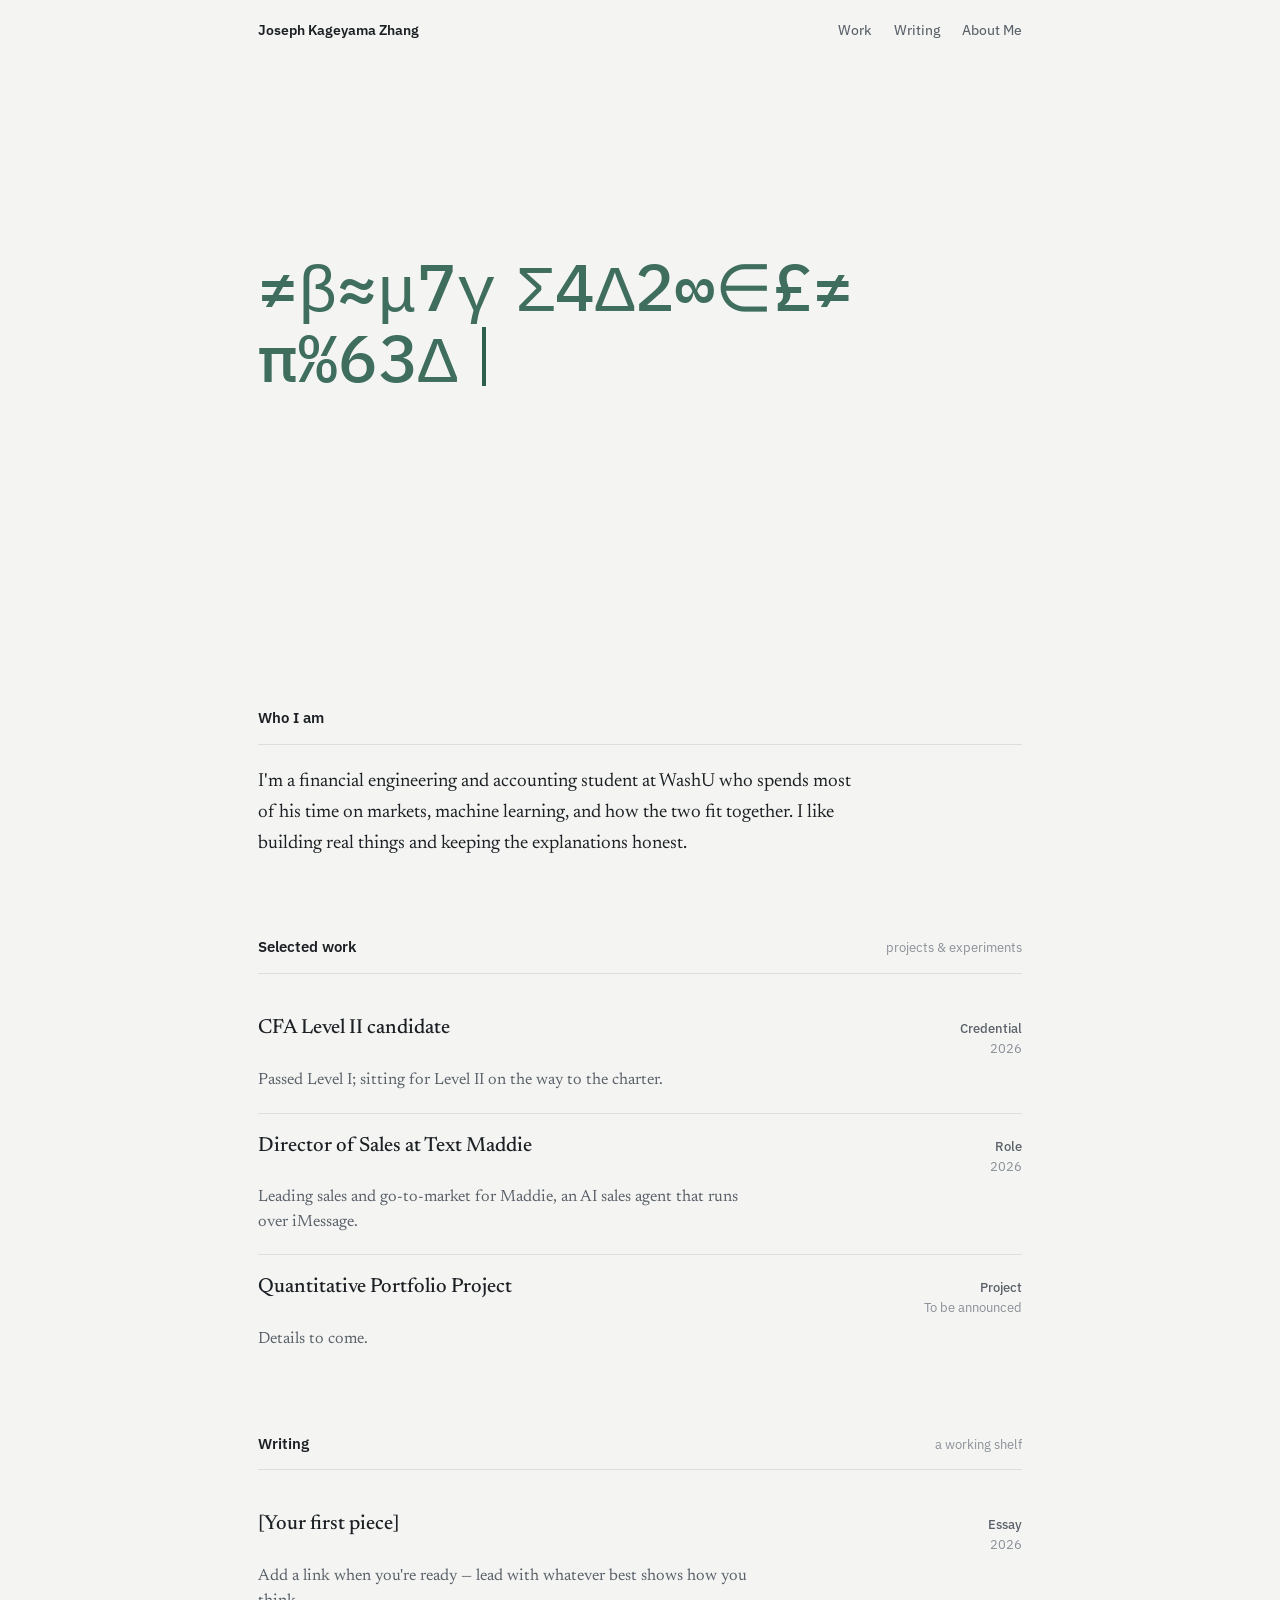
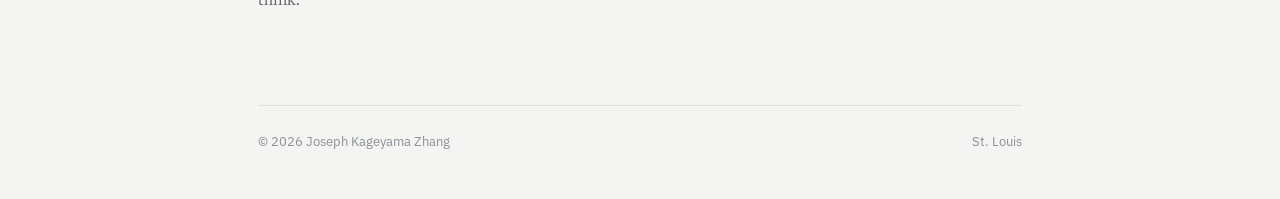
==== index.html @ a8916b32 "Rename index to index.html" ====
<!DOCTYPE html>
<html lang="en">
<head>
<meta charset="UTF-8">
<meta name="viewport" content="width=device-width, initial-scale=1.0">
<title>Joseph Kageyama Zhang</title>
<link rel="preconnect" href="https://fonts.googleapis.com">
<link rel="preconnect" href="https://fonts.gstatic.com" crossorigin>
<link href="https://fonts.googleapis.com/css2?family=Newsreader:ital,opsz,wght@0,6..72,400;0,6..72,500;1,6..72,400&family=IBM+Plex+Mono:wght@400;500&family=IBM+Plex+Sans:wght@400;450;500;600&display=swap" rel="stylesheet">
<style>
  :root{
    --paper:#F4F5F3;
    --ink:#1C2024;
    --muted:#5A6169;
    --faint:#8A9098;
    --accent:#2C5F4E;
    --rule:#DCE0DA;
    --measure:600px;
  }
  *{box-sizing:border-box;}
  html{-webkit-text-size-adjust:100%;scroll-behavior:smooth;}
  body{
    margin:0;background:var(--paper);color:var(--ink);
    font-family:"Newsreader",Georgia,serif;font-size:19px;line-height:1.62;
    -webkit-font-smoothing:antialiased;text-rendering:optimizeLegibility;
  }
  .wrap{max-width:820px;margin:0 auto;padding:0 28px;}
  a{color:inherit;text-decoration:none;}
  a:focus-visible,.row:focus-visible{outline:2px solid var(--accent);outline-offset:3px;border-radius:2px;}

  /* header */
  header{position:sticky;top:0;z-index:10;background:rgba(244,245,243,.86);backdrop-filter:blur(6px);border-bottom:1px solid transparent;transition:border-color .3s ease;}
  header.stuck{border-color:var(--rule);}
  .bar{display:flex;align-items:baseline;justify-content:space-between;gap:20px;padding:18px 0;}
  .mark{font-family:"IBM Plex Sans",sans-serif;font-weight:600;font-size:.9rem;color:var(--ink);}
  nav{font-family:"IBM Plex Sans",sans-serif;font-size:.86rem;font-weight:450;display:flex;gap:22px;}
  nav a{color:var(--muted);transition:color .18s ease;}
  nav a:hover{color:var(--accent);}

  /* hero + animation */
  .hero{min-height:66vh;display:flex;flex-direction:column;justify-content:center;padding:40px 0 30px;}
  .name{
    font-family:"IBM Plex Mono",monospace;
    font-size:clamp(2.1rem,8vw,4.1rem);
    line-height:1.08;font-weight:500;margin:0;color:var(--ink);
    letter-spacing:0;transition:opacity .26s ease;
  }
  .name.serif{font-family:"Newsreader",serif;font-weight:400;letter-spacing:-0.015em;}
  .name.dissolving{opacity:0;}
  .name .word{display:inline-block;margin-right:.3em;white-space:nowrap;}
  .name .ch{display:inline-block;}
  .name .ch.scrambling{color:var(--accent);opacity:.9;}
  .caret{display:inline-block;width:.06em;height:.9em;background:var(--accent);margin-left:.08em;vertical-align:-0.06em;animation:blink 1s steps(1) infinite;transition:opacity .3s ease;}
  .caret.gone{opacity:0;}
  @keyframes blink{50%{opacity:0;}}
  .tag{
    font-family:"IBM Plex Sans",sans-serif;font-size:1.02rem;color:var(--muted);
    margin:26px 0 0;max-width:46ch;opacity:0;transform:translateY(6px);
    transition:opacity .6s ease,transform .6s ease;
  }
  .tag.in{opacity:1;transform:none;}

  /* sections */
  section{padding:52px 0 8px;}
  .head{display:flex;align-items:baseline;justify-content:space-between;padding-bottom:14px;margin-bottom:22px;border-bottom:1px solid var(--rule);}
  .head h2{font-family:"IBM Plex Sans",sans-serif;font-size:.92rem;font-weight:600;margin:0;color:var(--ink);}
  .head .note{font-family:"IBM Plex Sans",sans-serif;font-size:.82rem;color:var(--faint);}

  .prose{max-width:var(--measure);}
  .prose p{margin:0 0 16px;}

  /* work / writing lists */
  .list{max-width:100%;}
  .row{display:grid;grid-template-columns:1fr auto;gap:5px 26px;align-items:baseline;padding:20px 0;border-bottom:1px solid var(--rule);}
  .row:last-child{border-bottom:0;}
  .row .title{font-size:1.28rem;font-weight:500;line-height:1.25;transition:color .16s ease;}
  .row:hover .title,.row:focus-visible .title{color:var(--accent);}
  .row .desc{grid-column:1 / 2;color:var(--muted);font-size:1.02rem;line-height:1.5;margin-top:5px;max-width:56ch;}
  .meta{font-family:"IBM Plex Sans",sans-serif;font-size:.8rem;color:var(--faint);text-align:right;white-space:nowrap;display:flex;flex-direction:column;gap:2px;line-height:1.4;}
  .meta .kind{color:var(--muted);font-weight:500;}

  footer{margin-top:64px;padding:26px 0 46px;border-top:1px solid var(--rule);font-family:"IBM Plex Sans",sans-serif;font-size:.8rem;color:var(--faint);display:flex;justify-content:space-between;gap:14px;flex-wrap:wrap;}

  @media (max-width:560px){
    body{font-size:18px;}
    .row{grid-template-columns:1fr;}
    .meta{text-align:left;flex-direction:row;gap:12px;margin-top:8px;}
    nav{gap:15px;}
    .hero{min-height:60vh;}
  }
  @media (prefers-reduced-motion:reduce){
    .tag{transition:none;}
    html{scroll-behavior:auto;}
  }
</style>
</head>
<body>

<div class="wrap">
  <header id="hdr">
    <div class="bar">
      <span class="mark">Joseph Kageyama Zhang</span>
      <nav>
        <a href="#work">Work</a>
        <a href="#writing">Writing</a>
        <a href="#about">About Me</a>
      </nav>
    </div>
  </header>

  <main>
    <div class="hero">
      <h1 class="name" data-name="Joseph Kageyama Zhang" aria-label="Joseph Kageyama Zhang">Joseph Kageyama Zhang</h1>
      <p class="tag">Finance and machine learning at Washington University in St. Louis. This is where I keep what I build and think about.</p>
    </div>

    <section id="about">
      <div class="head"><h2>Who I am</h2></div>
      <div class="prose">
        <p>I'm a financial engineering and accounting student at WashU who spends most of his time on markets, machine learning, and how the two fit together. I like building real things and keeping the explanations honest.</p>
      </div>
    </section>

    <section id="work">
      <div class="head"><h2>Selected work</h2><span class="note">projects &amp; experiments</span></div>
      <div class="list">
        <a class="row" href="#">
          <span class="title">CFA Level II candidate</span>
          <span class="meta"><span class="kind">Credential</span><span>2026</span></span>
          <span class="desc">Passed Level I; sitting for Level II on the way to the charter.</span>
        </a>
        <a class="row" href="https://textmaddie.com">
          <span class="title">Director of Sales at Text Maddie</span>
          <span class="meta"><span class="kind">Role</span><span>2026</span></span>
          <span class="desc">Leading sales and go-to-market for Maddie, an AI sales agent that runs over iMessage.</span>
        </a>
        <a class="row" href="#">
          <span class="title">Quantitative Portfolio Project</span>
          <span class="meta"><span class="kind">Project</span><span>To be announced</span></span>
          <span class="desc">Details to come.</span>
        </a>
      </div>
    </section>

    <section id="writing">
      <div class="head"><h2>Writing</h2><span class="note">a working shelf</span></div>
      <div class="list">
        <a class="row" href="#">
          <span class="title">[Your first piece]</span>
          <span class="meta"><span class="kind">Essay</span><span>2026</span></span>
          <span class="desc">Add a link when you're ready — lead with whatever best shows how you think.</span>
        </a>
      </div>
    </section>
  </main>

  <footer>
    <span>© <span id="yr"></span> Joseph Kageyama Zhang</span>
    <span>St. Louis</span>
  </footer>
</div>

<script>
(function(){
  document.getElementById('yr').textContent = new Date().getFullYear();

  // sticky header hairline
  var hdr = document.getElementById('hdr');
  window.addEventListener('scroll', function(){
    hdr.classList.toggle('stuck', window.scrollY > 10);
  }, {passive:true});

  var el = document.querySelector('.name');
  var full = el.getAttribute('data-name');
  var tag = document.querySelector('.tag');
  var reduce = window.matchMedia('(prefers-reduced-motion: reduce)').matches;

  function showFinal(){
    el.classList.add('serif');
    el.textContent = '';
    full.split(' ').forEach(function(w, wi, arr){
      var word = document.createElement('span');
      word.className = 'word';
      word.textContent = w;
      el.appendChild(word);
    });
    tag.classList.add('in');
  }

  if(reduce){ showFinal(); return; }

  var SYM = 'αβγδεζηθκλμνξπρστφχψωΣΠΔΩ∫∂∑∏√∞±×÷≈≠∇∈01234567$€¥£%'.split('');
  function rnd(){ return SYM[(Math.random()*SYM.length)|0]; }

  // build char spans grouped by word
  el.classList.remove('serif');
  el.textContent = '';
  var chars = [];
  var words = full.split(' ');
  words.forEach(function(w){
    var word = document.createElement('span');
    word.className = 'word';
    for(var i=0;i<w.length;i++){
      var s = document.createElement('span');
      s.className = 'ch scrambling';
      s.setAttribute('aria-hidden','true');
      s.dataset.final = w[i];
      s.textContent = rnd();
      word.appendChild(s);
      chars.push(s);
    }
    el.appendChild(word);
  });
  var caret = document.createElement('span');
  caret.className = 'caret';
  caret.setAttribute('aria-hidden','true');
  el.appendChild(caret);

  var flick = setInterval(function(){
    for(var i=0;i<chars.length;i++){
      if(chars[i].classList.contains('scrambling')) chars[i].textContent = rnd();
    }
  }, 34);

  var idx = 0;
  function lockNext(){
    if(idx >= chars.length){
      clearInterval(flick);
      caret.classList.add('gone');
      // dissolve mono -> serif
      setTimeout(function(){
        el.classList.add('dissolving');
        setTimeout(function(){
          el.classList.add('serif');
          el.classList.remove('dissolving');
          tag.classList.add('in');
        }, 260);
      }, 220);
      return;
    }
    var c = chars[idx];
    c.classList.remove('scrambling');
    c.textContent = c.dataset.final;
    idx++;
    setTimeout(lockNext, 62);
  }
  setTimeout(lockNext, 2400);
})();
</script>

</body>
</html>
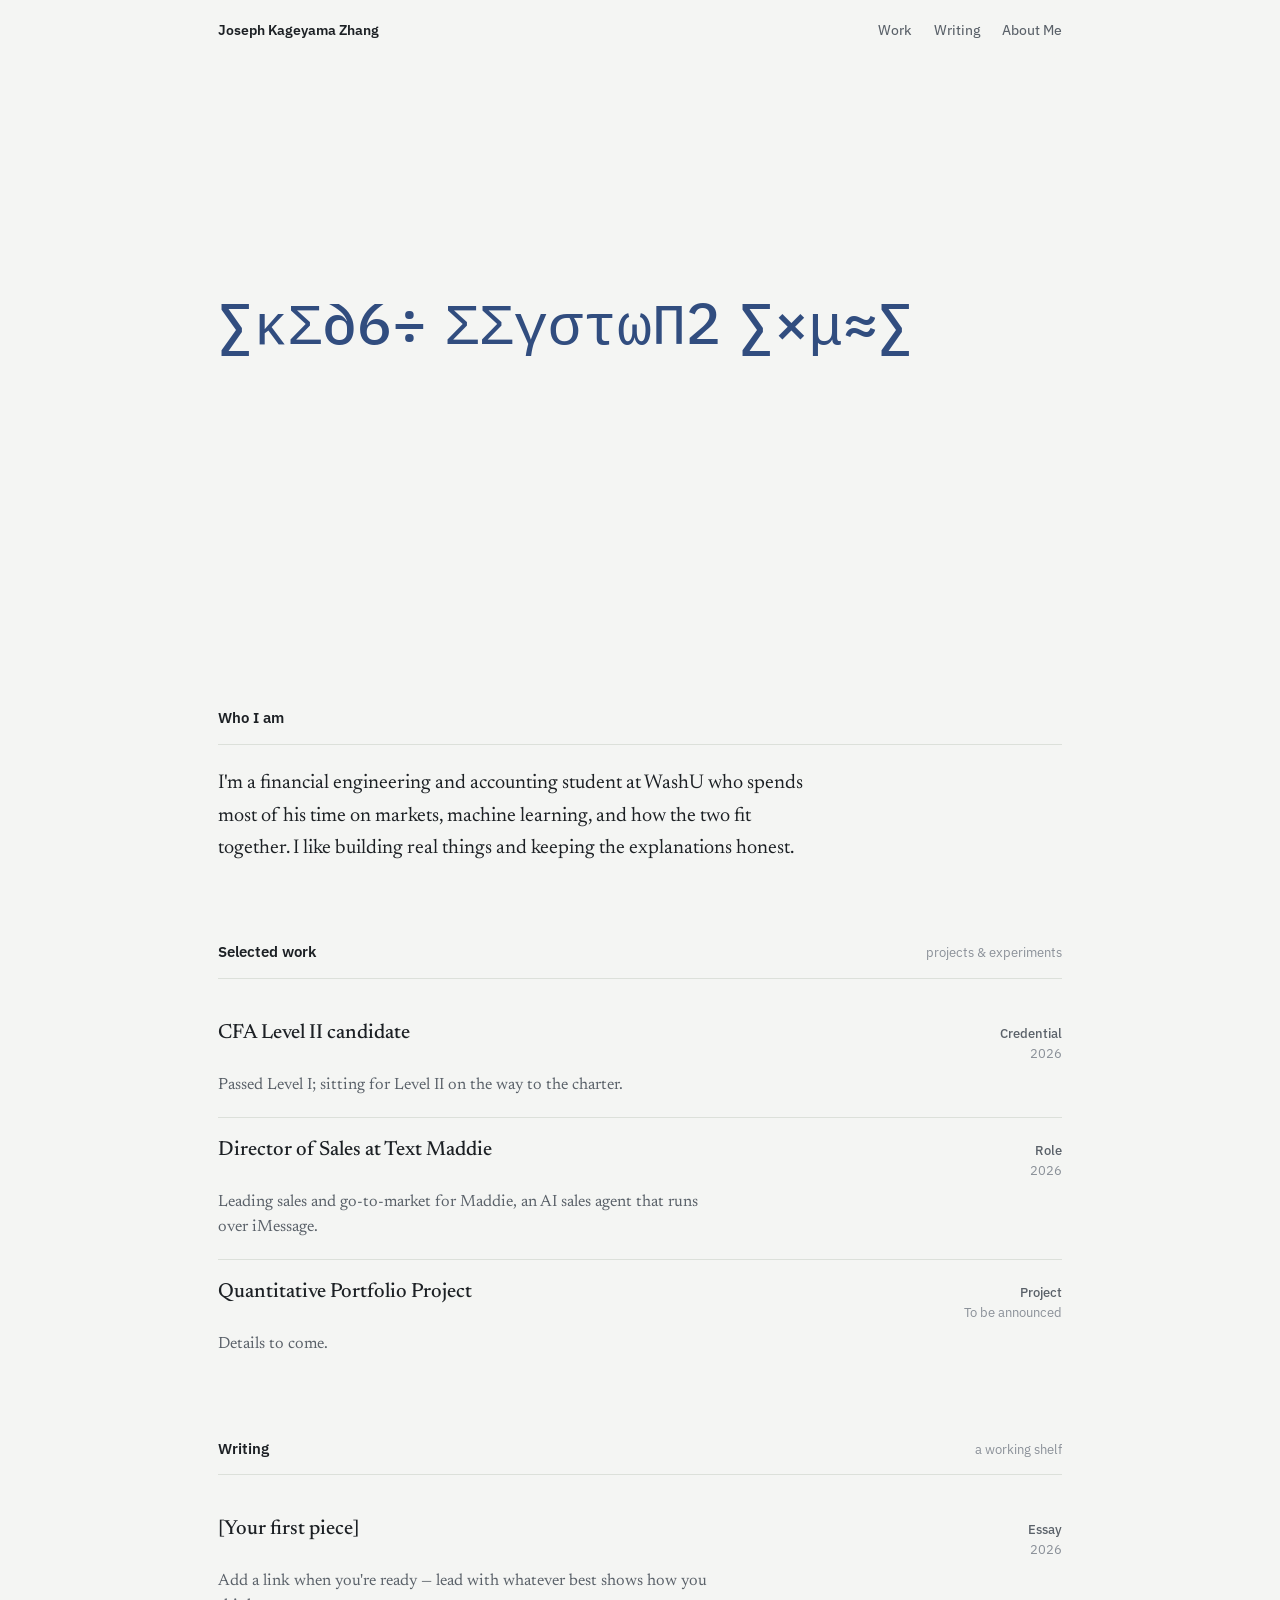
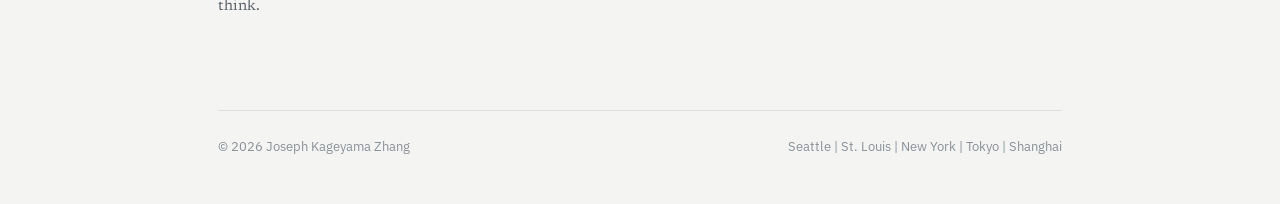
==== commit c7701472: "Added Files" ====
--- a/index.html
+++ b/index.html
@@ -7,102 +7,17 @@
 <link rel="preconnect" href="https://fonts.googleapis.com">
 <link rel="preconnect" href="https://fonts.gstatic.com" crossorigin>
 <link href="https://fonts.googleapis.com/css2?family=Newsreader:ital,opsz,wght@0,6..72,400;0,6..72,500;1,6..72,400&family=IBM+Plex+Mono:wght@400;500&family=IBM+Plex+Sans:wght@400;450;500;600&display=swap" rel="stylesheet">
-<style>
-  :root{
-    --paper:#F4F5F3;
-    --ink:#1C2024;
-    --muted:#5A6169;
-    --faint:#8A9098;
-    --accent:#2C5F4E;
-    --rule:#DCE0DA;
-    --measure:600px;
-  }
-  *{box-sizing:border-box;}
-  html{-webkit-text-size-adjust:100%;scroll-behavior:smooth;}
-  body{
-    margin:0;background:var(--paper);color:var(--ink);
-    font-family:"Newsreader",Georgia,serif;font-size:19px;line-height:1.62;
-    -webkit-font-smoothing:antialiased;text-rendering:optimizeLegibility;
-  }
-  .wrap{max-width:820px;margin:0 auto;padding:0 28px;}
-  a{color:inherit;text-decoration:none;}
-  a:focus-visible,.row:focus-visible{outline:2px solid var(--accent);outline-offset:3px;border-radius:2px;}
-
-  /* header */
-  header{position:sticky;top:0;z-index:10;background:rgba(244,245,243,.86);backdrop-filter:blur(6px);border-bottom:1px solid transparent;transition:border-color .3s ease;}
-  header.stuck{border-color:var(--rule);}
-  .bar{display:flex;align-items:baseline;justify-content:space-between;gap:20px;padding:18px 0;}
-  .mark{font-family:"IBM Plex Sans",sans-serif;font-weight:600;font-size:.9rem;color:var(--ink);}
-  nav{font-family:"IBM Plex Sans",sans-serif;font-size:.86rem;font-weight:450;display:flex;gap:22px;}
-  nav a{color:var(--muted);transition:color .18s ease;}
-  nav a:hover{color:var(--accent);}
-
-  /* hero + animation */
-  .hero{min-height:66vh;display:flex;flex-direction:column;justify-content:center;padding:40px 0 30px;}
-  .name{
-    font-family:"IBM Plex Mono",monospace;
-    font-size:clamp(2.1rem,8vw,4.1rem);
-    line-height:1.08;font-weight:500;margin:0;color:var(--ink);
-    letter-spacing:0;transition:opacity .26s ease;
-  }
-  .name.serif{font-family:"Newsreader",serif;font-weight:400;letter-spacing:-0.015em;}
-  .name.dissolving{opacity:0;}
-  .name .word{display:inline-block;margin-right:.3em;white-space:nowrap;}
-  .name .ch{display:inline-block;}
-  .name .ch.scrambling{color:var(--accent);opacity:.9;}
-  .caret{display:inline-block;width:.06em;height:.9em;background:var(--accent);margin-left:.08em;vertical-align:-0.06em;animation:blink 1s steps(1) infinite;transition:opacity .3s ease;}
-  .caret.gone{opacity:0;}
-  @keyframes blink{50%{opacity:0;}}
-  .tag{
-    font-family:"IBM Plex Sans",sans-serif;font-size:1.02rem;color:var(--muted);
-    margin:26px 0 0;max-width:46ch;opacity:0;transform:translateY(6px);
-    transition:opacity .6s ease,transform .6s ease;
-  }
-  .tag.in{opacity:1;transform:none;}
-
-  /* sections */
-  section{padding:52px 0 8px;}
-  .head{display:flex;align-items:baseline;justify-content:space-between;padding-bottom:14px;margin-bottom:22px;border-bottom:1px solid var(--rule);}
-  .head h2{font-family:"IBM Plex Sans",sans-serif;font-size:.92rem;font-weight:600;margin:0;color:var(--ink);}
-  .head .note{font-family:"IBM Plex Sans",sans-serif;font-size:.82rem;color:var(--faint);}
-
-  .prose{max-width:var(--measure);}
-  .prose p{margin:0 0 16px;}
-
-  /* work / writing lists */
-  .list{max-width:100%;}
-  .row{display:grid;grid-template-columns:1fr auto;gap:5px 26px;align-items:baseline;padding:20px 0;border-bottom:1px solid var(--rule);}
-  .row:last-child{border-bottom:0;}
-  .row .title{font-size:1.28rem;font-weight:500;line-height:1.25;transition:color .16s ease;}
-  .row:hover .title,.row:focus-visible .title{color:var(--accent);}
-  .row .desc{grid-column:1 / 2;color:var(--muted);font-size:1.02rem;line-height:1.5;margin-top:5px;max-width:56ch;}
-  .meta{font-family:"IBM Plex Sans",sans-serif;font-size:.8rem;color:var(--faint);text-align:right;white-space:nowrap;display:flex;flex-direction:column;gap:2px;line-height:1.4;}
-  .meta .kind{color:var(--muted);font-weight:500;}
-
-  footer{margin-top:64px;padding:26px 0 46px;border-top:1px solid var(--rule);font-family:"IBM Plex Sans",sans-serif;font-size:.8rem;color:var(--faint);display:flex;justify-content:space-between;gap:14px;flex-wrap:wrap;}
-
-  @media (max-width:560px){
-    body{font-size:18px;}
-    .row{grid-template-columns:1fr;}
-    .meta{text-align:left;flex-direction:row;gap:12px;margin-top:8px;}
-    nav{gap:15px;}
-    .hero{min-height:60vh;}
-  }
-  @media (prefers-reduced-motion:reduce){
-    .tag{transition:none;}
-    html{scroll-behavior:auto;}
-  }
-</style>
+<link rel="stylesheet" href="styles.css">
 </head>
 <body>
 
 <div class="wrap">
   <header id="hdr">
     <div class="bar">
-      <span class="mark">Joseph Kageyama Zhang</span>
+      <a class="mark" href="./">Joseph Kageyama Zhang</a>
       <nav>
-        <a href="#work">Work</a>
-        <a href="#writing">Writing</a>
+        <a href="work/">Work</a>
+        <a href="writing/">Writing</a>
         <a href="#about">About Me</a>
       </nav>
     </div>
@@ -155,8 +70,8 @@
   </main>
 
   <footer>
-    <span>© <span id="yr"></span> Joseph Kageyama Zhang</span>
-    <span>St. Louis</span>
+    <span>© <span id="yr"></span> Joseph Kageyama Zhang </span>
+    <span> Seattle | St. Louis | New York | Tokyo | Shanghai </span>
   </footer>
 </div>
 
@@ -175,15 +90,47 @@
   var tag = document.querySelector('.tag');
   var reduce = window.matchMedia('(prefers-reduced-motion: reduce)').matches;
 
+  var UNDERLINE_H = 3;         // underline thickness while sweeping
+
+  function squareSize(){
+    var fs = parseFloat(getComputedStyle(el).fontSize) || 40;
+    return Math.max(9, Math.round(fs * 0.55));
+  }
+  // air between the name and the resting square (~half an em)
+  function gapPx(){ return Math.round(squareSize() * 0.9); }
+  // CSS `bottom` value that seats the square's base on the text baseline
+  function baselineOffset(){
+    var probe = document.createElement('span');
+    probe.style.cssText = 'display:inline-block;width:0;height:1em;vertical-align:baseline;';
+    el.appendChild(probe);
+    var seam = probe.getBoundingClientRect().bottom;
+    var base = el.getBoundingClientRect().bottom;
+    el.removeChild(probe);
+    return base - seam - 1;
+  }
+
+  var GAP = gapPx();
+
   function showFinal(){
     el.classList.add('serif');
     el.textContent = '';
-    full.split(' ').forEach(function(w, wi, arr){
+    full.split(' ').forEach(function(w){
       var word = document.createElement('span');
       word.className = 'word';
       word.textContent = w;
       el.appendChild(word);
     });
+    var sq = squareSize();
+    var box = document.createElement('span');
+    box.className = 'swipe box';
+    box.setAttribute('aria-hidden','true');
+    box.style.width = sq + 'px';
+    box.style.height = sq + 'px';
+    el.appendChild(box);
+    var ws = el.querySelectorAll('.word');
+    var lw = ws[ws.length - 1];
+    box.style.left = (lw.getBoundingClientRect().right - el.getBoundingClientRect().left + GAP) + 'px';
+    box.style.bottom = baselineOffset() + 'px';
     tag.classList.add('in');
   }
 
@@ -196,8 +143,7 @@
   el.classList.remove('serif');
   el.textContent = '';
   var chars = [];
-  var words = full.split(' ');
-  words.forEach(function(w){
+  full.split(' ').forEach(function(w){
     var word = document.createElement('span');
     word.className = 'word';
     for(var i=0;i<w.length;i++){
@@ -211,10 +157,15 @@
     }
     el.appendChild(word);
   });
-  var caret = document.createElement('span');
-  caret.className = 'caret';
-  caret.setAttribute('aria-hidden','true');
-  el.appendChild(caret);
+
+  var sq = squareSize();
+
+  // one navy element: sweeps beneath the name as an underline whose trailing
+  // edge lags, then accelerates to catch the head and lock into a proof square
+  var swipe = document.createElement('span');
+  swipe.className = 'swipe';
+  swipe.setAttribute('aria-hidden','true');
+  el.appendChild(swipe);
 
   var flick = setInterval(function(){
     for(var i=0;i<chars.length;i++){
@@ -222,29 +173,97 @@
     }
   }, 34);
 
-  var idx = 0;
-  function lockNext(){
-    if(idx >= chars.length){
-      clearInterval(flick);
-      caret.classList.add('gone');
-      // dissolve mono -> serif
+  var headX = 0, tailX = 0, done = false;
+
+  // shape morph: short segment reads as a square, long segment as a hairline
+  function render(){
+    var w = headX - tailX, left, width, height;
+    if(w <= sq){
+      width = sq; height = sq; left = headX - sq;
+    } else if(w >= sq * 3){
+      width = w; height = UNDERLINE_H; left = tailX;
+    } else {
+      var f = (w - sq) / (sq * 2);
+      width = w; height = sq + (UNDERLINE_H - sq) * f; left = tailX;
+    }
+    if(left < 0){ swipe.style.width = '0px'; return; } // hold until it clears the first glyph
+    swipe.style.left = left + 'px';
+    swipe.style.width = width + 'px';
+    swipe.style.height = height + 'px';
+  }
+
+  function reposition(){
+    if(!done) return;
+    sq = squareSize();
+    GAP = gapPx();
+    var eb = el.getBoundingClientRect();
+    var ws = el.querySelectorAll('.word');
+    var lw = ws[ws.length - 1];
+    swipe.style.width = sq + 'px';
+    swipe.style.height = sq + 'px';
+    swipe.style.bottom = baselineOffset() + 'px';
+    swipe.style.left = (lw.getBoundingClientRect().right - eb.left + GAP) + 'px';
+  }
+  window.addEventListener('resize', reposition, {passive:true});
+
+  function startSweep(){
+    var eb = el.getBoundingClientRect();
+    var charRight = chars.map(function(c){
+      return c.getBoundingClientRect().right - eb.left;
+    });
+    var endX = charRight[charRight.length - 1];
+    var reachX = endX + GAP + sq;   // head overshoots just past the text
+    var D = 2000;                   // sweep duration (ms)
+    var t0 = performance.now();
+    var lockIdx = 0, kBoost = 0;
+
+    function frame(now){
+      var t = now - t0;
+      var tp = t < D ? t / D : 1;
+      var e = tp < 0.5 ? 4*tp*tp*tp : 1 - Math.pow(-2*tp + 2, 3) / 2; // easeInOutCubic
+      headX = e * reachX;
+
+      while(lockIdx < chars.length && headX >= charRight[lockIdx]){
+        var c = chars[lockIdx];
+        c.classList.remove('scrambling');
+        c.textContent = c.dataset.final;
+        lockIdx++;
+        if(lockIdx === chars.length) clearInterval(flick);
+      }
+
+      var hp = headX / endX; if(hp > 1) hp = 1;
+      var k = 0.03 + 0.34 * hp * hp;          // trailing edge: heavy lag early
+      if(t >= D){ kBoost += 0.03; k = Math.min(0.9, k + kBoost); } // then snap shut
+      tailX += (headX - tailX) * k;
+
+      render();
+
+      if(t >= D && headX - tailX <= 0.75){ finalize(reachX); return; }
+      requestAnimationFrame(frame);
+    }
+    requestAnimationFrame(frame);
+  }
+
+  function finalize(reachX){
+    done = true;
+    swipe.style.left = (reachX - sq) + 'px';
+    swipe.style.width = sq + 'px';
+    swipe.style.height = sq + 'px';
+    swipe.classList.add('box');   // perfect square, begin flicker
+    void swipe.offsetWidth;       // commit, then let the square rise onto the baseline
+    swipe.style.bottom = baselineOffset() + 'px';
+    setTimeout(function(){
+      el.classList.add('dissolving');
       setTimeout(function(){
-        el.classList.add('dissolving');
-        setTimeout(function(){
-          el.classList.add('serif');
-          el.classList.remove('dissolving');
-          tag.classList.add('in');
-        }, 260);
-      }, 220);
-      return;
-    }
-    var c = chars[idx];
-    c.classList.remove('scrambling');
-    c.textContent = c.dataset.final;
-    idx++;
-    setTimeout(lockNext, 62);
-  }
-  setTimeout(lockNext, 2400);
+        el.classList.add('serif');
+        el.classList.remove('dissolving');
+        tag.classList.add('in');
+        reposition();
+      }, 240);
+    }, 200);
+  }
+
+  setTimeout(startSweep, 1800);
 })();
 </script>
 
--- a/styles.css
+++ b/styles.css
@@ -0,0 +1,105 @@
+:root{
+  --paper:#F4F5F3;
+  --ink:#1C2024;
+  --muted:#5A6169;
+  --faint:#8A9098;
+  --accent:#2C5F4E;
+  --navy:#1D3B73;
+  --rule:#DCE0DA;
+  --measure:600px;
+}
+*{box-sizing:border-box;}
+html{-webkit-text-size-adjust:100%;scroll-behavior:smooth;}
+body{
+  margin:0;background:var(--paper);color:var(--ink);
+  font-family:"Newsreader",Georgia,serif;font-size:20px;line-height:1.62;
+  -webkit-font-smoothing:antialiased;text-rendering:optimizeLegibility;
+}
+.wrap{max-width:900px;margin:0 auto;padding:0 28px;}
+a{color:inherit;text-decoration:none;}
+a:focus-visible,.row:focus-visible{outline:2px solid var(--accent);outline-offset:3px;border-radius:2px;}
+
+/* header */
+header{position:sticky;top:0;z-index:10;background:rgba(244,245,243,.86);backdrop-filter:blur(6px);border-bottom:1px solid transparent;transition:border-color .3s ease;}
+header.stuck{border-color:var(--rule);}
+.bar{display:flex;align-items:baseline;justify-content:space-between;gap:20px;padding:18px 0;}
+.mark{font-family:"IBM Plex Sans",sans-serif;font-weight:600;font-size:.9rem;color:var(--ink);}
+nav{font-family:"IBM Plex Sans",sans-serif;font-size:.86rem;font-weight:450;display:flex;gap:22px;}
+nav a{color:var(--muted);transition:color .18s ease;}
+nav a:hover{color:var(--accent);}
+nav a.current{color:var(--ink);}
+
+/* hero + animation */
+.hero{min-height:66vh;display:flex;flex-direction:column;justify-content:center;padding:40px 0 30px;}
+.name{
+  position:relative;
+  font-family:"IBM Plex Mono",monospace;
+  font-size:clamp(2rem,5.2vw,3.6rem);
+  line-height:1.08;font-weight:500;margin:0;color:var(--ink);
+  letter-spacing:0;white-space:nowrap;transition:opacity .26s ease;
+}
+.name.serif{font-family:"Newsreader",serif;font-weight:400;letter-spacing:-0.015em;}
+.name.dissolving .word{opacity:0;}
+.name .word{display:inline-block;margin-right:.3em;white-space:nowrap;transition:opacity .24s ease;}
+.name .ch{display:inline-block;}
+.name .ch.scrambling{color:var(--navy);opacity:.9;}
+/* sweeping underline -> contracts into a flickering navy proof square */
+.swipe{
+  position:absolute;left:0;bottom:-0.03em;
+  width:0;height:3px;background:var(--navy);border-radius:1px;
+  will-change:left,width,height;
+}
+.swipe.box{
+  border-radius:2px;
+  transition:left .3s ease,width .3s ease,height .3s ease,bottom .3s ease;
+  animation:blink 2.0s steps(1) infinite;
+}
+@keyframes blink{50%{opacity:0;}}
+.tag{
+  font-family:"IBM Plex Sans",sans-serif;font-size:1.02rem;color:var(--muted);
+  margin:26px 0 0;max-width:46ch;opacity:0;transform:translateY(6px);
+  transition:opacity .6s ease,transform .6s ease;
+}
+.tag.in{opacity:1;transform:none;}
+
+/* subpage heading */
+.pagehead{padding:44px 0 4px;}
+.page-title{
+  font-family:"Newsreader",serif;font-weight:400;letter-spacing:-0.015em;
+  font-size:clamp(1.9rem,4vw,2.6rem);line-height:1.1;margin:0;color:var(--ink);
+}
+
+/* sections */
+section{padding:52px 0 8px;}
+.head{display:flex;align-items:baseline;justify-content:space-between;padding-bottom:14px;margin-bottom:22px;border-bottom:1px solid var(--rule);}
+.head h2{font-family:"IBM Plex Sans",sans-serif;font-size:.92rem;font-weight:600;margin:0;color:var(--ink);}
+.head .note{font-family:"IBM Plex Sans",sans-serif;font-size:.82rem;color:var(--faint);}
+
+.prose{max-width:var(--measure);}
+.prose p{margin:0 0 16px;}
+
+/* work / writing lists */
+.list{max-width:100%;}
+.row{display:grid;grid-template-columns:1fr auto;gap:5px 26px;align-items:baseline;padding:20px 0;border-bottom:1px solid var(--rule);}
+.row:last-child{border-bottom:0;}
+.row .title{font-size:1.28rem;font-weight:500;line-height:1.25;transition:color .16s ease;}
+.row:hover .title,.row:focus-visible .title{color:var(--accent);}
+.row .desc{grid-column:1 / 2;color:var(--muted);font-size:1.02rem;line-height:1.5;margin-top:5px;max-width:56ch;}
+.meta{font-family:"IBM Plex Sans",sans-serif;font-size:.8rem;color:var(--faint);text-align:right;white-space:nowrap;display:flex;flex-direction:column;gap:2px;line-height:1.4;}
+.meta .kind{color:var(--muted);font-weight:500;}
+
+footer{margin-top:64px;padding:26px 0 46px;border-top:1px solid var(--rule);font-family:"IBM Plex Sans",sans-serif;font-size:.8rem;color:var(--faint);display:flex;justify-content:space-between;gap:14px;flex-wrap:wrap;}
+
+@media (max-width:560px){
+  body{font-size:18px;}
+  .name{font-size:clamp(1.2rem,6vw,1.9rem);}
+  .row{grid-template-columns:1fr;}
+  .meta{text-align:left;flex-direction:row;gap:12px;margin-top:8px;}
+  nav{gap:15px;}
+  .hero{min-height:60vh;}
+}
+@media (prefers-reduced-motion:reduce){
+  .tag{transition:none;}
+  .swipe.box{transition:none;animation:none;}
+  html{scroll-behavior:auto;}
+}
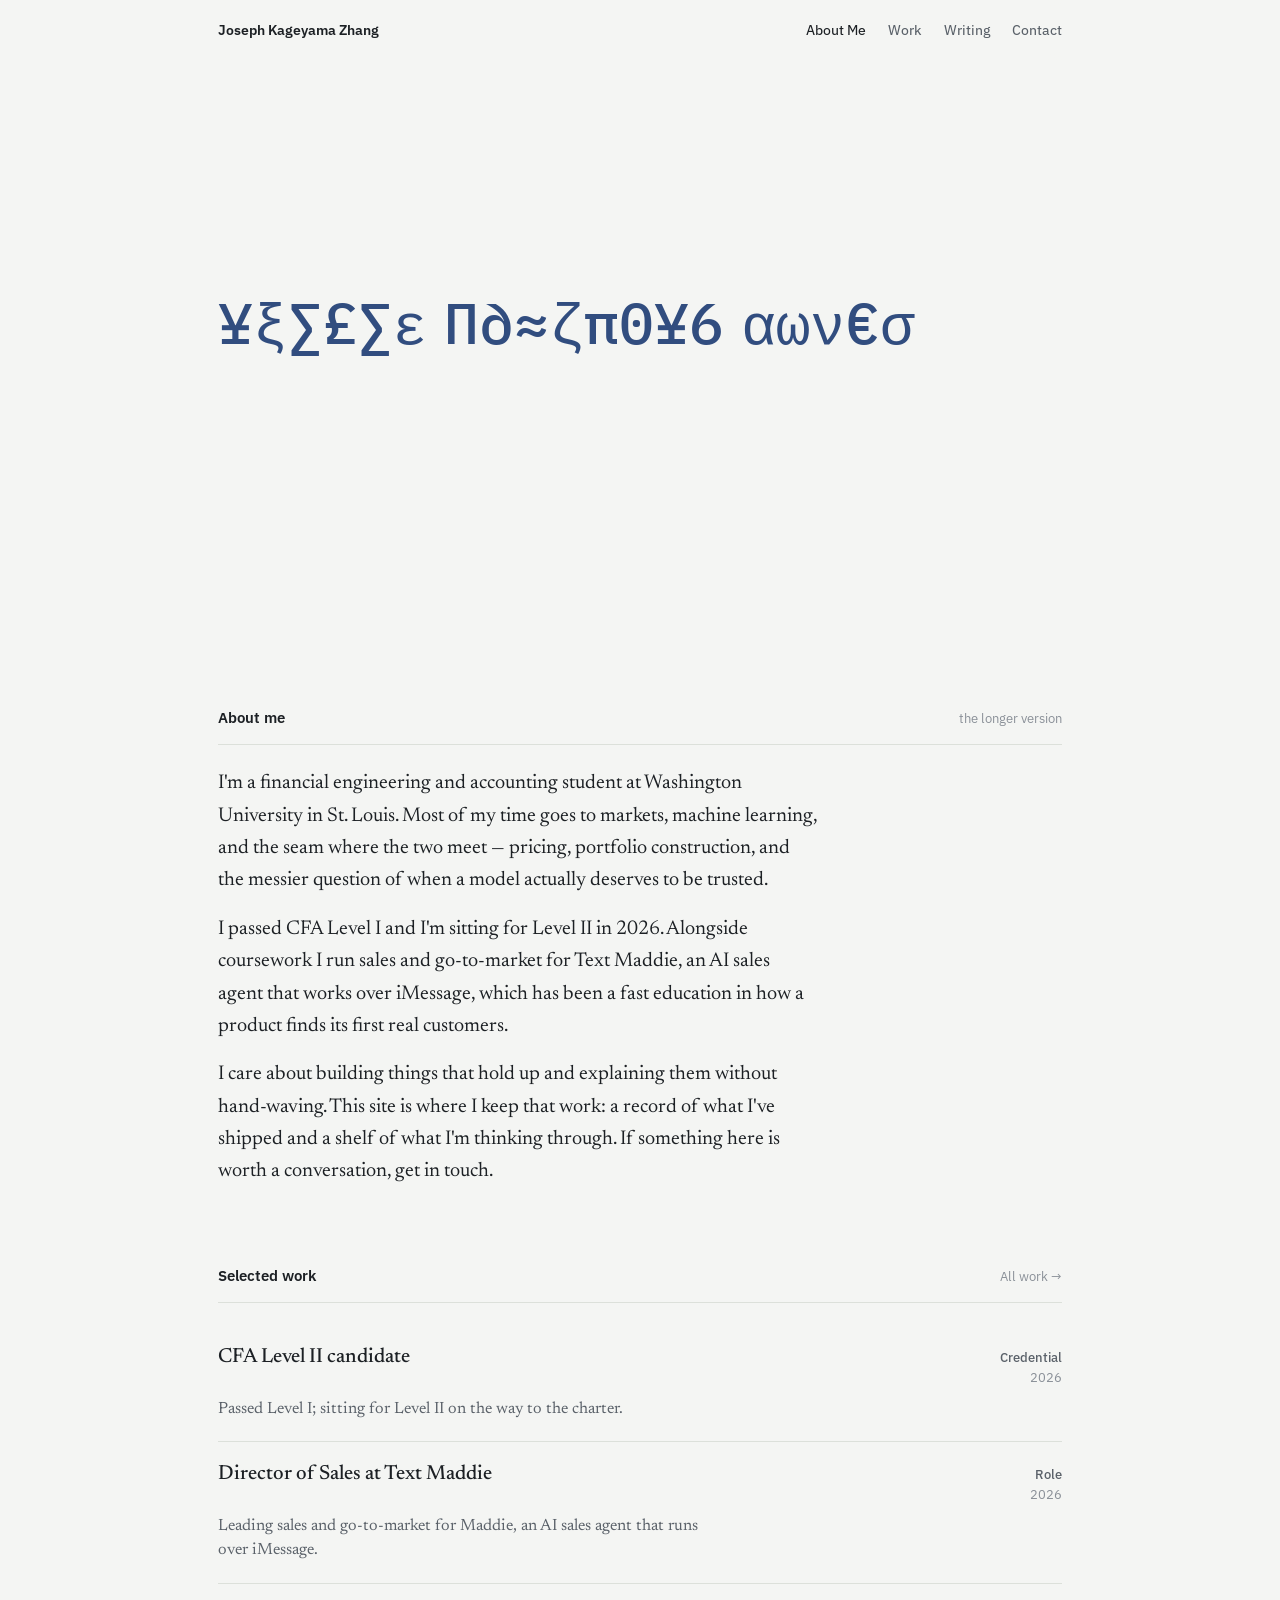
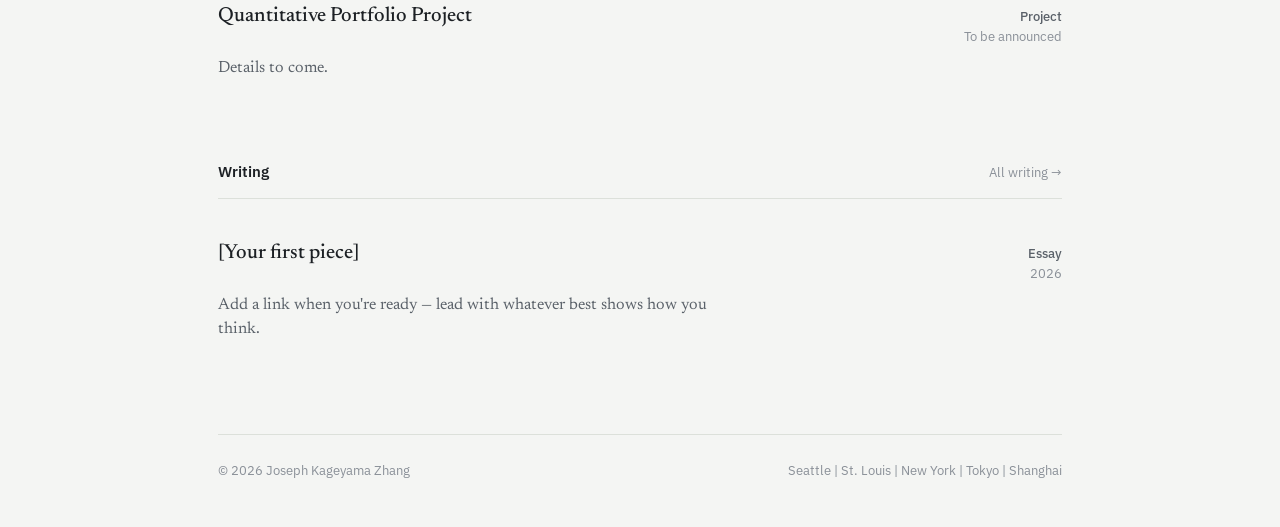
==== commit dd4a356c: "Added Contact" ====
--- a/index.html
+++ b/index.html
@@ -16,9 +16,10 @@
     <div class="bar">
       <a class="mark" href="./">Joseph Kageyama Zhang</a>
       <nav>
+        <a href="#about" class="current">About Me</a>
         <a href="work/">Work</a>
         <a href="writing/">Writing</a>
-        <a href="#about">About Me</a>
+        <a href="contact/">Contact</a>
       </nav>
     </div>
   </header>
@@ -30,14 +31,16 @@
     </div>
 
     <section id="about">
-      <div class="head"><h2>Who I am</h2></div>
+      <div class="head"><h2>About me</h2><span class="note">the longer version</span></div>
       <div class="prose">
-        <p>I'm a financial engineering and accounting student at WashU who spends most of his time on markets, machine learning, and how the two fit together. I like building real things and keeping the explanations honest.</p>
+        <p>I'm a financial engineering and accounting student at Washington University in St. Louis. Most of my time goes to markets, machine learning, and the seam where the two meet &mdash; pricing, portfolio construction, and the messier question of when a model actually deserves to be trusted.</p>
+        <p>I passed CFA Level I and I'm sitting for Level II in 2026. Alongside coursework I run sales and go-to-market for <a href="https://textmaddie.com">Text Maddie</a>, an AI sales agent that works over iMessage, which has been a fast education in how a product finds its first real customers.</p>
+        <p>I care about building things that hold up and explaining them without hand-waving. This site is where I keep that work: a <a href="work/">record of what I've shipped</a> and a <a href="writing/">shelf of what I'm thinking through</a>. If something here is worth a conversation, <a href="contact/">get in touch</a>.</p>
       </div>
     </section>
 
     <section id="work">
-      <div class="head"><h2>Selected work</h2><span class="note">projects &amp; experiments</span></div>
+      <div class="head"><h2>Selected work</h2><a class="note" href="work/">All work &rarr;</a></div>
       <div class="list">
         <a class="row" href="#">
           <span class="title">CFA Level II candidate</span>
@@ -58,7 +61,7 @@
     </section>
 
     <section id="writing">
-      <div class="head"><h2>Writing</h2><span class="note">a working shelf</span></div>
+      <div class="head"><h2>Writing</h2><a class="note" href="writing/">All writing &rarr;</a></div>
       <div class="list">
         <a class="row" href="#">
           <span class="title">[Your first piece]</span>
--- a/styles.css
+++ b/styles.css
@@ -74,6 +74,8 @@
 .head{display:flex;align-items:baseline;justify-content:space-between;padding-bottom:14px;margin-bottom:22px;border-bottom:1px solid var(--rule);}
 .head h2{font-family:"IBM Plex Sans",sans-serif;font-size:.92rem;font-weight:600;margin:0;color:var(--ink);}
 .head .note{font-family:"IBM Plex Sans",sans-serif;font-size:.82rem;color:var(--faint);}
+a.note{transition:color .16s ease;}
+a.note:hover{color:var(--accent);}
 
 .prose{max-width:var(--measure);}
 .prose p{margin:0 0 16px;}
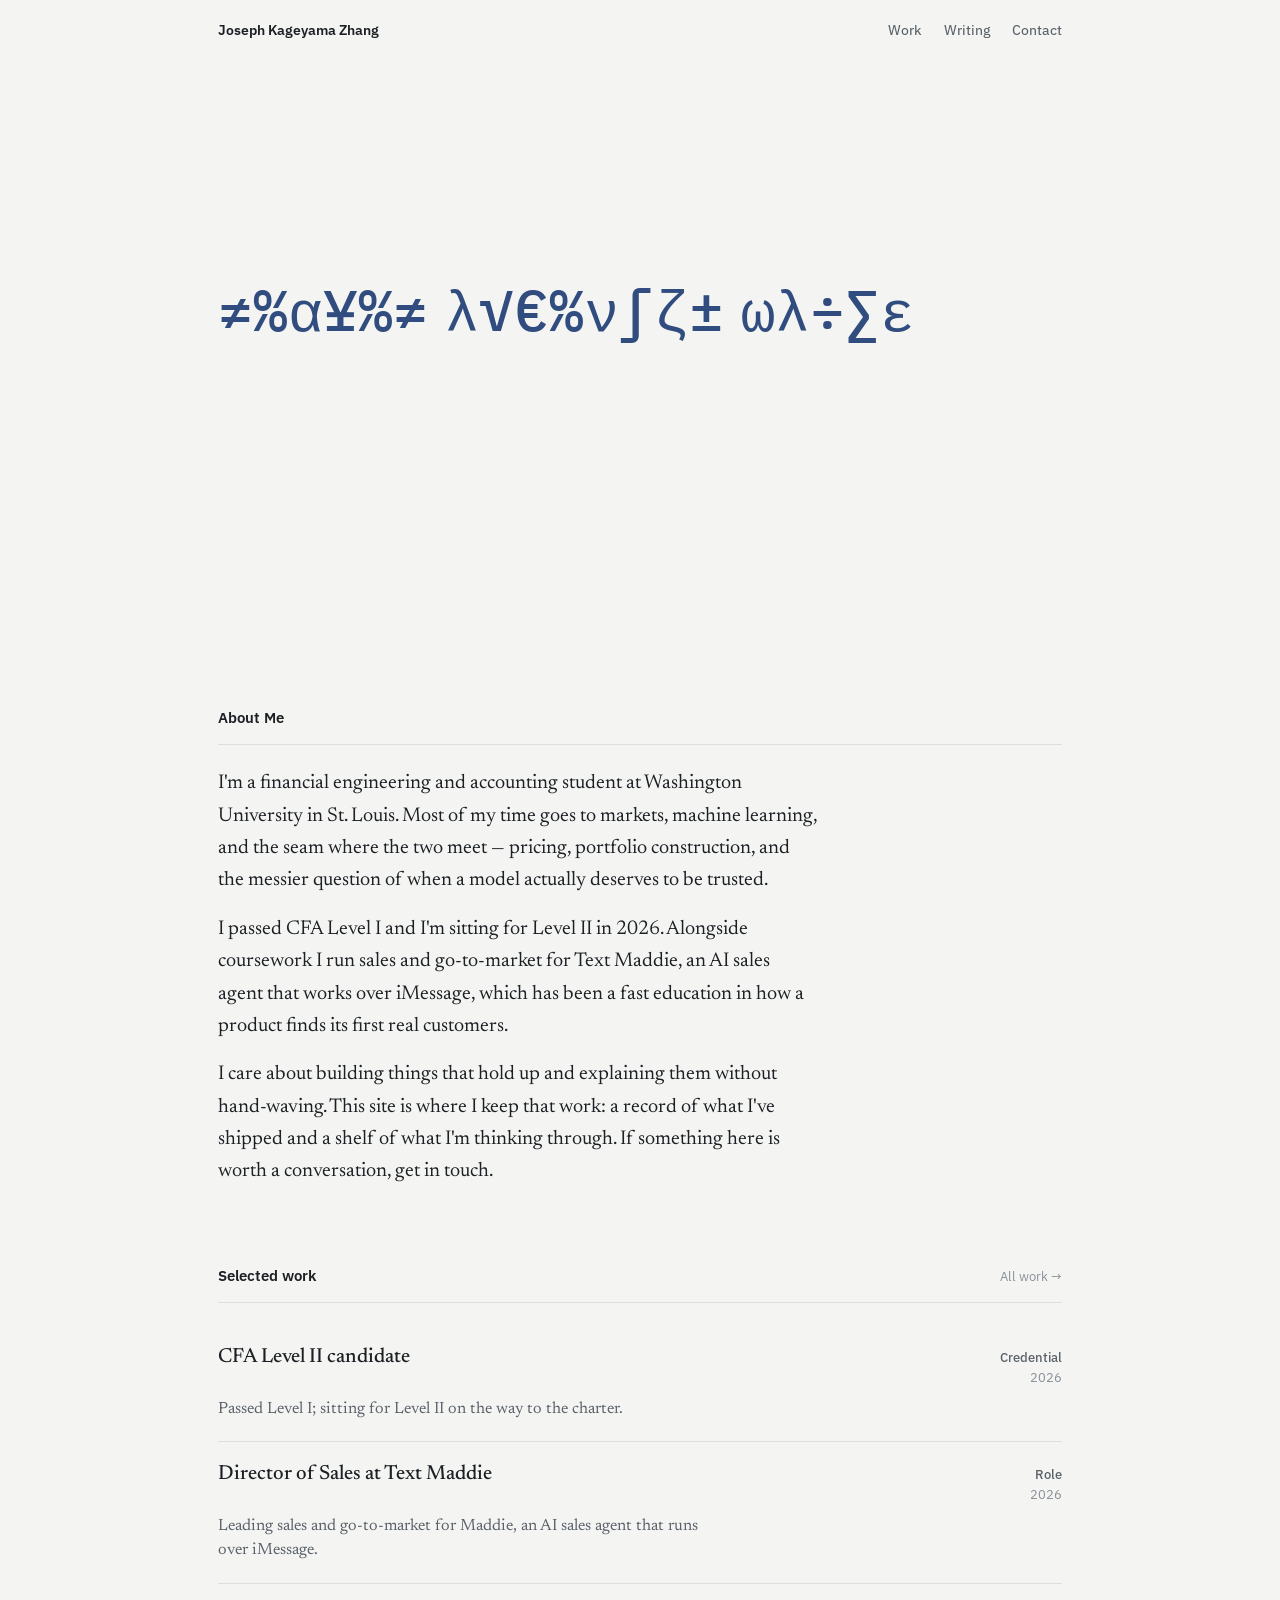
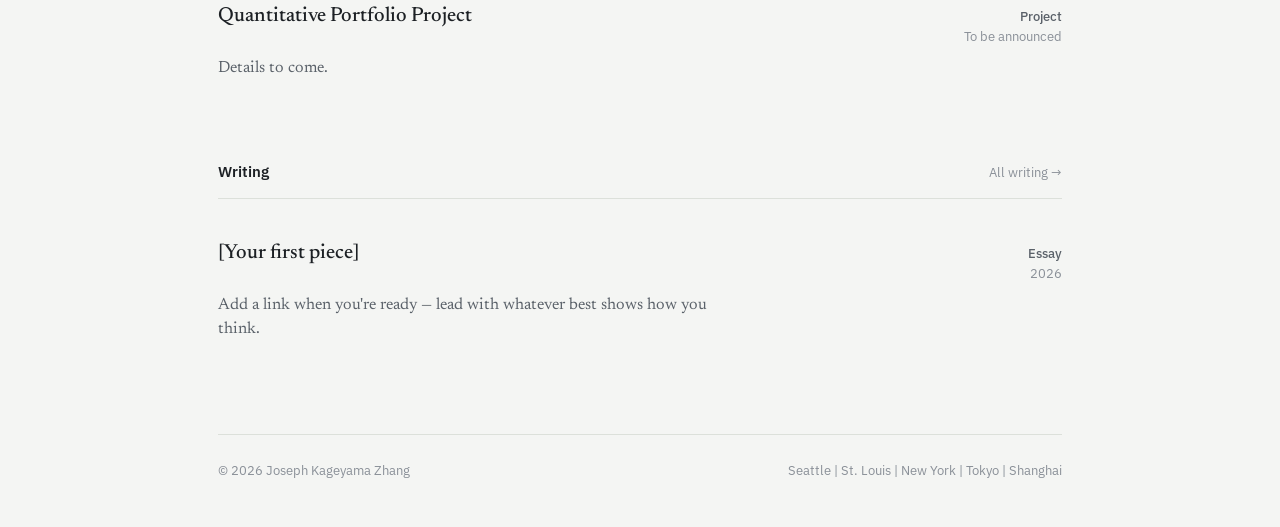
==== commit 071423dc: "Edited Wording" ====
--- a/index.html
+++ b/index.html
@@ -16,7 +16,6 @@
     <div class="bar">
       <a class="mark" href="./">Joseph Kageyama Zhang</a>
       <nav>
-        <a href="#about" class="current">About Me</a>
         <a href="work/">Work</a>
         <a href="writing/">Writing</a>
         <a href="contact/">Contact</a>
@@ -27,11 +26,11 @@
   <main>
     <div class="hero">
       <h1 class="name" data-name="Joseph Kageyama Zhang" aria-label="Joseph Kageyama Zhang">Joseph Kageyama Zhang</h1>
-      <p class="tag">Finance and machine learning at Washington University in St. Louis. This is where I keep what I build and think about.</p>
+      <p class="tag">Financial Engineering and Machine Learning at Washington University in St. Louis. This is where I keep what I build and think about.</p>
     </div>
 
     <section id="about">
-      <div class="head"><h2>About me</h2><span class="note">the longer version</span></div>
+      <div class="head"><h2>About Me</h2></div>
       <div class="prose">
         <p>I'm a financial engineering and accounting student at Washington University in St. Louis. Most of my time goes to markets, machine learning, and the seam where the two meet &mdash; pricing, portfolio construction, and the messier question of when a model actually deserves to be trusted.</p>
         <p>I passed CFA Level I and I'm sitting for Level II in 2026. Alongside coursework I run sales and go-to-market for <a href="https://textmaddie.com">Text Maddie</a>, an AI sales agent that works over iMessage, which has been a fast education in how a product finds its first real customers.</p>
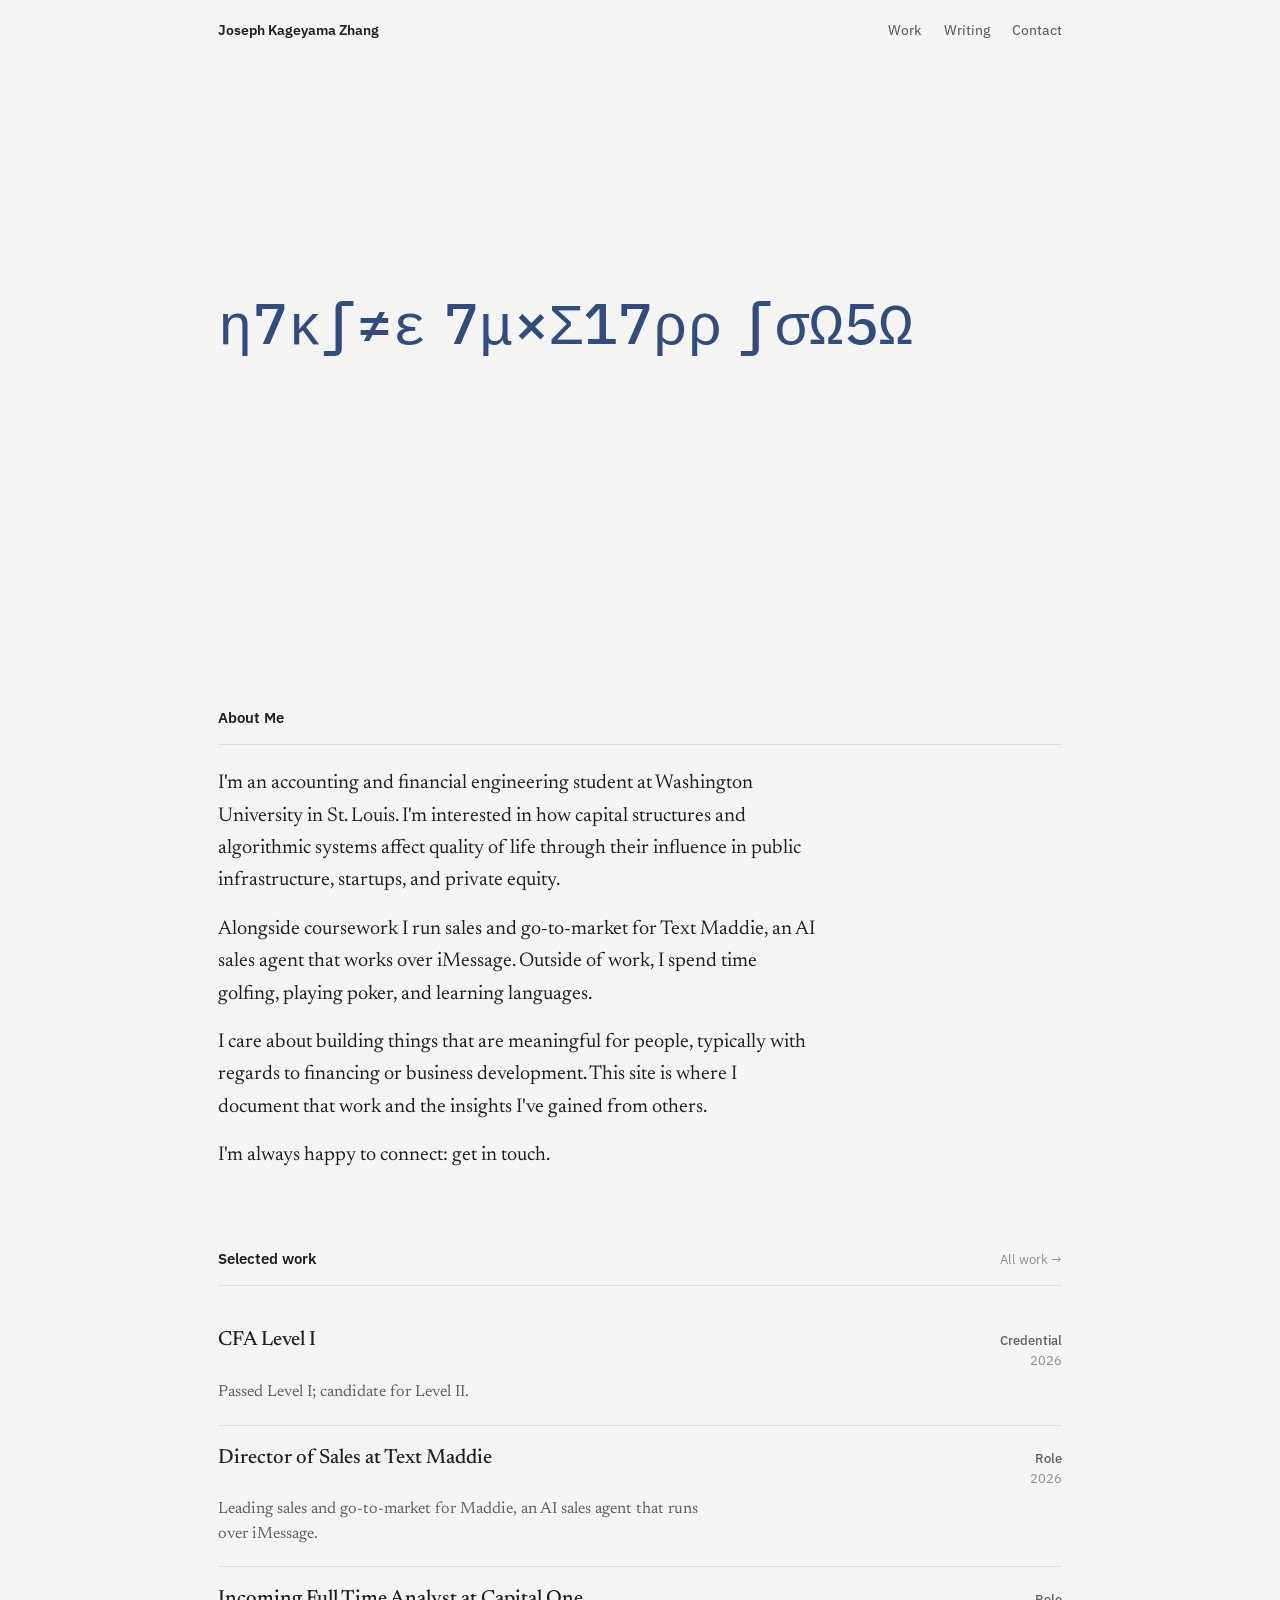
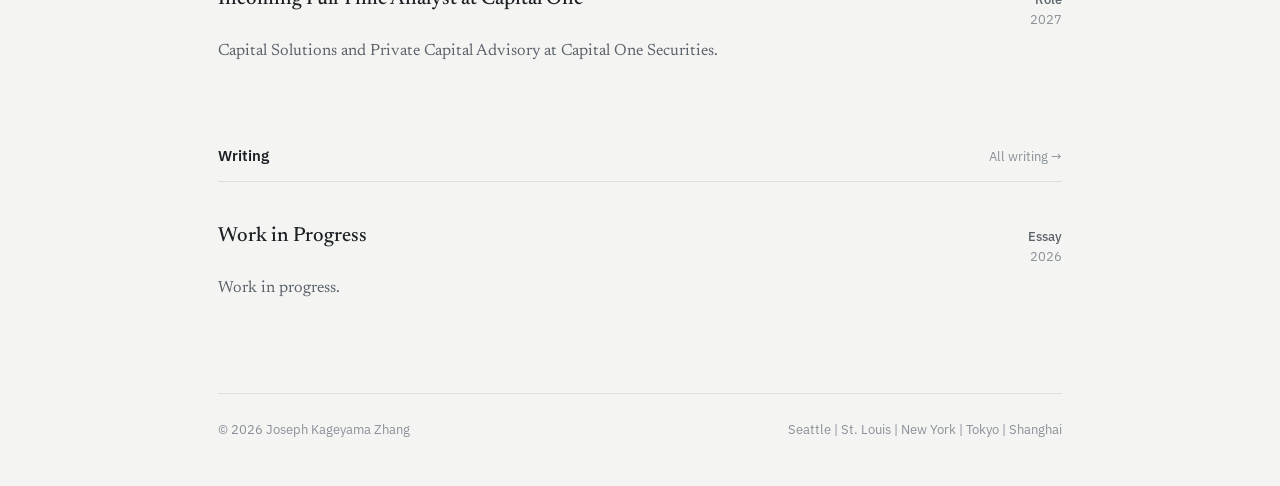
==== commit d26adea3: "Edited wording and sections" ====
--- a/index.html
+++ b/index.html
@@ -26,15 +26,16 @@
   <main>
     <div class="hero">
       <h1 class="name" data-name="Joseph Kageyama Zhang" aria-label="Joseph Kageyama Zhang">Joseph Kageyama Zhang</h1>
-      <p class="tag">Financial Engineering and Machine Learning at Washington University in St. Louis. This is where I keep what I build and think about.</p>
+      <p class="tag">Accounting and Financial Engineering at Washington University in St. Louis. This is where I keep what I build and think about.</p>
     </div>
 
     <section id="about">
       <div class="head"><h2>About Me</h2></div>
       <div class="prose">
-        <p>I'm a financial engineering and accounting student at Washington University in St. Louis. Most of my time goes to markets, machine learning, and the seam where the two meet &mdash; pricing, portfolio construction, and the messier question of when a model actually deserves to be trusted.</p>
-        <p>I passed CFA Level I and I'm sitting for Level II in 2026. Alongside coursework I run sales and go-to-market for <a href="https://textmaddie.com">Text Maddie</a>, an AI sales agent that works over iMessage, which has been a fast education in how a product finds its first real customers.</p>
-        <p>I care about building things that hold up and explaining them without hand-waving. This site is where I keep that work: a <a href="work/">record of what I've shipped</a> and a <a href="writing/">shelf of what I'm thinking through</a>. If something here is worth a conversation, <a href="contact/">get in touch</a>.</p>
+        <p>I'm an accounting and financial engineering student at Washington University in St. Louis. I'm interested in how capital structures and algorithmic systems affect quality of life through their influence in public infrastructure, startups, and private equity.</p>
+        <p>Alongside coursework I run sales and go-to-market for <a href="https://textmaddie.com">Text Maddie</a>, an AI sales agent that works over iMessage. Outside of work, I spend time golfing, playing poker, and learning languages.</p>
+        <p>I care about building things that are meaningful for people, typically with regards to financing or business development. This site is where I document that <a href="work/">work</a> and the <a href="writing/">insights</a> I've gained from others. </p> 
+        <p>I'm always happy to connect: <a href="contact/">get in touch</a>.</p>
       </div>
     </section>
 
@@ -42,9 +43,9 @@
       <div class="head"><h2>Selected work</h2><a class="note" href="work/">All work &rarr;</a></div>
       <div class="list">
         <a class="row" href="#">
-          <span class="title">CFA Level II candidate</span>
+          <span class="title">CFA Level I</span>
           <span class="meta"><span class="kind">Credential</span><span>2026</span></span>
-          <span class="desc">Passed Level I; sitting for Level II on the way to the charter.</span>
+          <span class="desc">Passed Level I; candidate for Level II.</span>
         </a>
         <a class="row" href="https://textmaddie.com">
           <span class="title">Director of Sales at Text Maddie</span>
@@ -52,9 +53,9 @@
           <span class="desc">Leading sales and go-to-market for Maddie, an AI sales agent that runs over iMessage.</span>
         </a>
         <a class="row" href="#">
-          <span class="title">Quantitative Portfolio Project</span>
-          <span class="meta"><span class="kind">Project</span><span>To be announced</span></span>
-          <span class="desc">Details to come.</span>
+          <span class="title">Incoming Full Time Analyst at Capital One</span>
+          <span class="meta"><span class="kind">Role</span><span>2027</span></span>
+          <span class="desc">Capital Solutions and Private Capital Advisory at Capital One Securities.</span>
         </a>
       </div>
     </section>
@@ -63,9 +64,9 @@
       <div class="head"><h2>Writing</h2><a class="note" href="writing/">All writing &rarr;</a></div>
       <div class="list">
         <a class="row" href="#">
-          <span class="title">[Your first piece]</span>
+          <span class="title">Work in Progress</span>
           <span class="meta"><span class="kind">Essay</span><span>2026</span></span>
-          <span class="desc">Add a link when you're ready — lead with whatever best shows how you think.</span>
+          <span class="desc">Work in progress.</span>
         </a>
       </div>
     </section>
